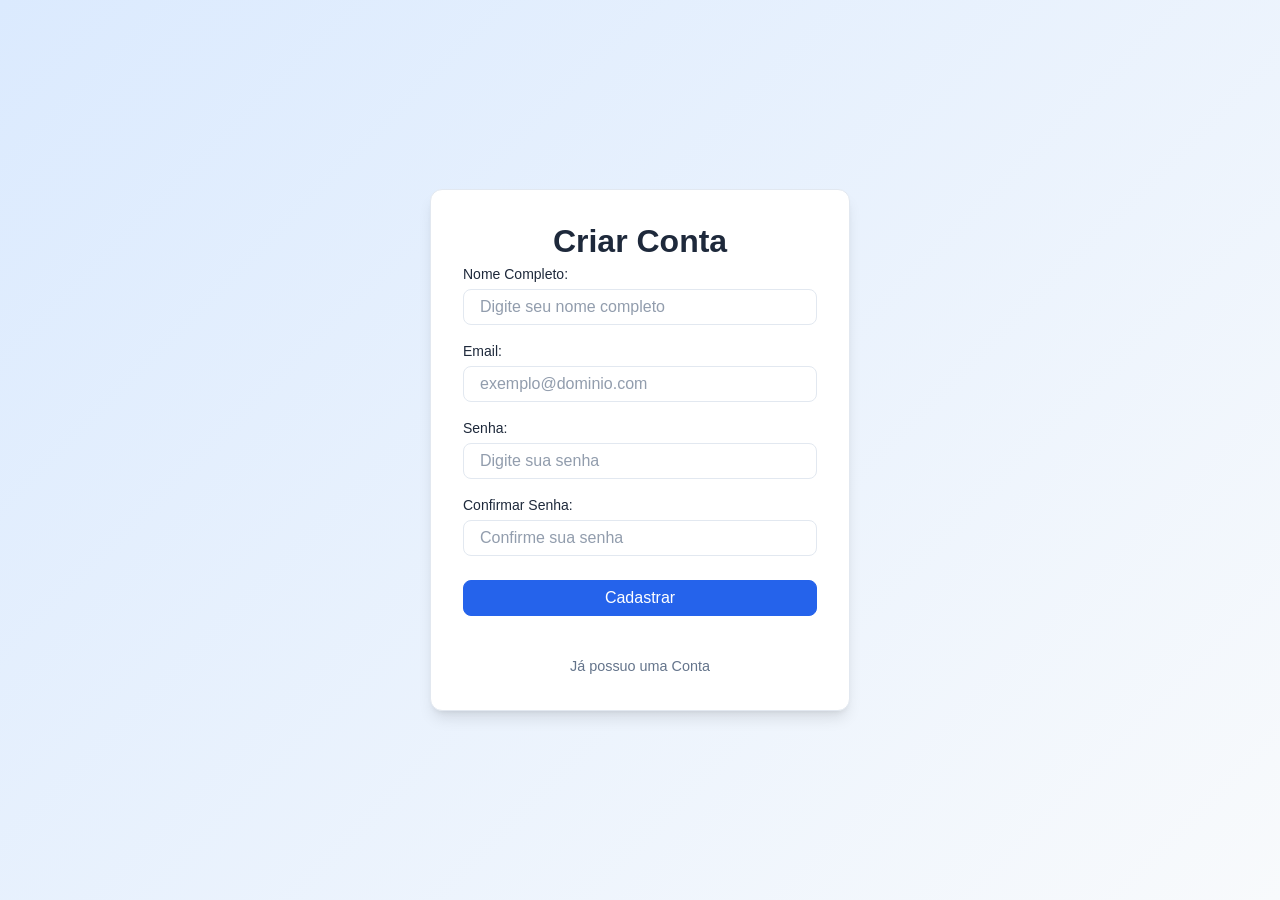
==== html/cadastro.html @ 2f31afa0 "1° Atualização" ====
<!DOCTYPE html>
<html lang="pt-BR">
<head>
    <meta charset="UTF-8">
    <meta name="viewport" content="width=device-width, initial-scale=1.0">
    <title>Criar Conta - Monitoramento de Temperatura</title>
    <link rel="stylesheet" href="../css/estilo.css">
    <link rel="stylesheet" href="../css/cadastro.css">
</head>
<body class="pagina-cadastro">
    <main class="container-cadastro">
        <div class="cartao-cadastro">
            <h1 class="titulo-cadastro">Criar Conta</h1>
            <form class="formulario-cadastro" id="formularioCadastro">
                <div class="grupo-campo">
                    <label for="nomeCompleto" class="rotulo-campo">Nome Completo:</label>
                    <input type="text" id="nomeCompleto" name="nomeCompleto" class="entrada-campo" placeholder="Digite seu nome completo" required>
                </div>
                <div class="grupo-campo">
                    <label for="email" class="rotulo-campo">Email:</label>
                    <input type="email" id="email" name="email" class="entrada-campo" placeholder="exemplo@dominio.com" required>
                </div>
                <div class="grupo-campo">
                    <label for="senhaCadastro" class="rotulo-campo">Senha:</label>
                    <input type="password" id="senhaCadastro" name="senha" class="entrada-campo" placeholder="Digite sua senha" required>
                </div>
                <div class="grupo-campo">
                    <label for="confirmarSenha" class="rotulo-campo">Confirmar Senha:</label>
                    <input type="password" id="confirmarSenha" name="confirmarSenha" class="entrada-campo" placeholder="Confirme sua senha" required>
                </div>
                <div class="acoes-formulario">
                    <button type="submit" class="botao-primario" id="botaoCadastrar">Cadastrar</button>
                </div>
                <div class="links-auxiliares">
                    <a href="../index.html" class="link-ja-possui-conta">Já possuo uma Conta</a>
                </div>
            </form>
        </div>
    </main>
    <script src="../js/cadastro.js"></script>
</body>
</html>
---- css/estilo.css ----
/* =========================================
   ESTILO GLOBAL - MONITORAMENTO DE TEMPERATURA
   ========================================= */

/* ----- RESET E CONFIGURAÇÕES BÁSICAS ----- */
* {
    margin: 0;
    padding: 0;
    box-sizing: border-box;
}

:root {
    /* Paleta de Cores */
    --cor-primaria: #2563eb;       /* Azul moderno */
    --cor-primaria-escura: #1e40af;
    --cor-primaria-clara: #dbeafe;
    --cor-secundaria: #f97316;     /* Laranja para destaques */
    --cor-sucesso: #10b981;
    --cor-erro: #ef4444;
    --cor-texto: #1e293b;
    --cor-texto-suave: #64748b;
    --cor-fundo: #f8fafc;
    --cor-branca: #ffffff;
    --cor-borda: #e2e8f0;

    /* Tipografia */
    --fonte-principal: 'Inter', -apple-system, BlinkMacSystemFont, 'Segoe UI', Roboto, Helvetica, Arial, sans-serif;

    /* Espaçamentos */
    --espaco-xs: 4px;
    --espaco-sm: 8px;
    --espaco-md: 16px;
    --espaco-lg: 24px;
    --espaco-xl: 32px;
    --espaco-2xl: 48px;

    /* Bordas e Sombras */
    --borda-arredondada: 12px;
    --borda-arredondada-media: 8px;
    --borda-arredondada-pequena: 4px;
    --sombra-suave: 0 4px 6px -1px rgb(0 0 0 / 0.1), 0 2px 4px -2px rgb(0 0 0 / 0.1);
    --sombra-media: 0 10px 15px -3px rgb(0 0 0 / 0.1), 0 4px 6px -4px rgb(0 0 0 / 0.1);
}

body {
    font-family: var(--fonte-principal);
    color: var(--cor-texto);
    background-color: var(--cor-fundo);
    line-height: 1.5;
    min-height: 100vh;
    display: flex;
    flex-direction: column;
}

/* ----- TIPOGRAFIA ----- */
h1, h2, h3, h4, h5, h6 {
    font-weight: 600;
    line-height: 1.2;
    margin-bottom: var(--espaco-md);
}

h1 {
    font-size: 2rem;
}

h2 {
    font-size: 1.5rem;
}

a {
    color: var(--cor-primaria);
    text-decoration: none;
    transition: color 0.2s ease;
}

a:hover {
    color: var(--cor-primaria-escura);
    text-decoration: underline;
}

/* ----- UTILITÁRIOS ----- */
.visivel {
    display: block !important;
}

.oculto {
    display: none !important;
}

.texto-centro {
    text-align: center;
}

.texto-erro {
    color: var(--cor-erro);
    font-size: 0.875rem;
    margin-top: var(--espaco-xs);
}

/* ----- LAYOUT BASE PARA PÁGINAS DE AUTENTICAÇÃO (LOGIN/CADASTRO/RECUPERAÇÃO) ----- */
.pagina-login,
.pagina-cadastro,
.pagina-recuperar-senha {
    display: flex;
    align-items: center;
    justify-content: center;
    min-height: 100vh;
    padding: var(--espaco-lg);
}

.container-login,
.container-cadastro,
.container-recuperar-senha {
    width: 100%;
    max-width: 420px;
}

.cartao-login,
.cartao-cadastro,
.cartao-recuperar-senha {
    background-color: var(--cor-branca);
    padding: var(--espaco-xl);
    border-radius: var(--borda-arredondada);
    box-shadow: var(--sombra-media);
    border: 1px solid var(--cor-borda);
}

.titulo-login,
.titulo-cadastro,
.titulo-recuperar-senha {
    text-align: center;
    margin-bottom: var(--espaco-xs);
    color: var(--cor-texto);
}

.subtitulo-login,
.subtitulo-recuperar-senha {
    text-align: center;
    color: var(--cor-texto-suave);
    margin-bottom: var(--espaco-lg);
    font-size: 0.95rem;
}

/* ----- FORMULÁRIOS (GERAL) ----- */
.formulario-login,
.formulario-cadastro,
.formulario-recuperar-senha {
    display: flex;
    flex-direction: column;
    gap: var(--espaco-md);
}

.grupo-campo {
    display: flex;
    flex-direction: column;
    gap: var(--espaco-xs);
}

.rotulo-campo {
    font-weight: 500;
    font-size: 0.875rem;
    color: var(--cor-texto);
}

.entrada-campo {
    padding: var(--espaco-sm) var(--espaco-md);
    border: 1px solid var(--cor-borda);
    border-radius: var(--borda-arredondada-media);
    font-family: inherit;
    font-size: 1rem;
    transition: border-color 0.2s ease, box-shadow 0.2s ease;
}

.entrada-campo:focus {
    outline: none;
    border-color: var(--cor-primaria);
    box-shadow: 0 0 0 3px var(--cor-primaria-clara);
}

.entrada-campo::placeholder {
    color: var(--cor-texto-suave);
    opacity: 0.7;
}

/* ----- BOTÕES ----- */
.botao-primario,
.botao-secundario {
    display: inline-block;
    padding: var(--espaco-sm) var(--espaco-lg);
    font-weight: 500;
    font-size: 1rem;
    border-radius: var(--borda-arredondada-media);
    border: none;
    cursor: pointer;
    transition: background-color 0.2s ease, transform 0.1s ease, box-shadow 0.2s ease;
    text-align: center;
    font-family: inherit;
}

.botao-primario {
    background-color: var(--cor-primaria);
    color: white;
    border: 1px solid var(--cor-primaria);
}

.botao-primario:hover {
    background-color: var(--cor-primaria-escura);
    text-decoration: none;
}

.botao-secundario {
    background-color: transparent;
    color: var(--cor-primaria);
    border: 1px solid var(--cor-primaria);
}

.botao-secundario:hover {
    background-color: var(--cor-primaria-clara);
    text-decoration: none;
}

.acoes-formulario {
    margin-top: var(--espaco-sm);
    display: flex;
    justify-content: center;
}

.acoes-formulario .botao-primario {
    width: 100%;
}

/* ----- LINKS AUXILIARES (LOGIN/CADASTRO) ----- */
.links-auxiliares {
    display: flex;
    justify-content: center;
    align-items: center;
    gap: var(--espaco-sm);
    margin-top: var(--espaco-lg);
    font-size: 0.9rem;
}

.link-esqueci-senha,
.link-cadastro,
.link-ja-possui-conta,
.link-voltar-login {
    color: var(--cor-texto-suave);
}

.link-esqueci-senha:hover,
.link-cadastro:hover,
.link-ja-possui-conta:hover,
.link-voltar-login:hover {
    color: var(--cor-primaria);
}

.separador {
    color: var(--cor-borda);
}

/* ----- CABEÇALHO DAS PÁGINAS INTERNAS (DASHBOARD/HISTÓRICO) ----- */
.estrutura-dashboard,
.estrutura-historico {
    min-height: 100vh;
    display: flex;
    flex-direction: column;
}

.cabecalho-dashboard,
.cabecalho-historico {
    background-color: var(--cor-branca);
    border-bottom: 1px solid var(--cor-borda);
    padding: var(--espaco-md) var(--espaco-xl);
    display: flex;
    align-items: center;
    justify-content: space-between;
    flex-wrap: wrap;
    box-shadow: var(--sombra-suave);
}

.logo {
    font-weight: 700;
    font-size: 1.5rem;
    color: var(--cor-primaria);
    letter-spacing: -0.5px;
}

/* ----- MENU DE NAVEGAÇÃO ----- */
.navegacao-principal .menu-navegacao {
    display: flex;
    list-style: none;
    gap: var(--espaco-lg);
}

.item-menu .link-menu {
    color: var(--cor-texto);
    font-weight: 500;
    padding: var(--espaco-xs) 0;
    border-bottom: 2px solid transparent;
    transition: color 0.2s, border-color 0.2s;
}

.item-menu .link-menu:hover {
    color: var(--cor-primaria);
    text-decoration: none;
}

.item-menu.ativo .link-menu {
    color: var(--cor-primaria);
    border-bottom-color: var(--cor-primaria);
}

.link-menu.sair {
    color: var(--cor-erro);
}

.link-menu.sair:hover {
    color: var(--cor-erro);
    border-bottom-color: var(--cor-erro);
}

/* ----- CONTEÚDO PRINCIPAL DASHBOARD/HISTÓRICO ----- */
.conteudo-dashboard,
.conteudo-historico {
    flex: 1;
    padding: var(--espaco-xl);
    max-width: 1400px;
    margin: 0 auto;
    width: 100%;
}

.titulo-pagina {
    margin-bottom: var(--espaco-lg);
    font-size: 1.8rem;
}

/* ----- CARTÕES (DASHBOARD/HISTÓRICO) ----- */
.cartao {
    background-color: var(--cor-branca);
    border-radius: var(--borda-arredondada);
    padding: var(--espaco-lg);
    box-shadow: var(--sombra-suave);
    border: 1px solid var(--cor-borda);
    margin-bottom: var(--espaco-lg);
}

.titulo-cartao {
    margin-bottom: var(--espaco-md);
    font-size: 1.2rem;
    color: var(--cor-texto);
}

/* ----- TABELA (HISTÓRICO) ----- */
.container-tabela {
    overflow-x: auto;
}

.tabela-historico {
    width: 100%;
    border-collapse: collapse;
    font-size: 0.9rem;
}

.tabela-historico th {
    text-align: left;
    padding: var(--espaco-md);
    background-color: var(--cor-fundo);
    font-weight: 600;
    border-bottom: 2px solid var(--cor-borda);
}

.tabela-historico td {
    padding: var(--espaco-md);
    border-bottom: 1px solid var(--cor-borda);
}

.tabela-historico tbody tr:hover {
    background-color: var(--cor-fundo);
}

.linha-placeholder td {
    text-align: center;
    color: var(--cor-texto-suave);
    padding: var(--espaco-xl);
}

/* ----- FILTROS (HISTÓRICO) ----- */
.cartao-filtros .formulario-filtros {
    display: flex;
    flex-wrap: wrap;
    align-items: flex-end;
    gap: var(--espaco-lg);
}

.grupo-filtro {
    display: flex;
    flex-direction: column;
    gap: var(--espaco-xs);
    min-width: 200px;
}

.acoes-filtro {
    display: flex;
    gap: var(--espaco-md);
}

/* ----- LINK VOLTAR (HISTÓRICO) ----- */
.link-voltar-dashboard {
    display: inline-block;
    margin-bottom: var(--espaco-lg);
    color: var(--cor-texto-suave);
    font-weight: 500;
}

.link-voltar-dashboard:hover {
    color: var(--cor-primaria);
}

/* ----- VALOR TEMPERATURA ATUAL (DASHBOARD) ----- */
.cartao-temperatura-atual {
    display: inline-block;
    min-width: 250px;
}

.valor-temperatura {
    font-size: 4rem;
    font-weight: 700;
    color: var(--cor-secundaria);
    line-height: 1;
}

/* ----- GRÁFICO (DASHBOARD) ----- */
.cartao-grafico {
    width: 100%;
}

.container-grafico {
    position: relative;
    height: 400px;
    width: 100%;
}

/* ----- AÇÕES DASHBOARD ----- */
.acoes-dashboard {
    margin-top: var(--espaco-lg);
}

/* ----- RESPONSIVIDADE ----- */
@media (max-width: 768px) {
    .cabecalho-dashboard,
    .cabecalho-historico {
        flex-direction: column;
        gap: var(--espaco-md);
    }

    .cartao-filtros .formulario-filtros {
        flex-direction: column;
        align-items: stretch;
    }

    .grupo-filtro {
        min-width: auto;
    }

    .valor-temperatura {
        font-size: 3rem;
    }
}
---- css/cadastro.css ----
/* Estilos específicos para a página de Cadastro (Criar Conta) */

.pagina-cadastro {
    background: linear-gradient(135deg, var(--cor-primaria-clara) 0%, var(--cor-fundo) 100%);
}

.cartao-cadastro {
    animation: aparecer 0.3s ease-out;
}

#botaoCadastrar {
    width: 100%;
}
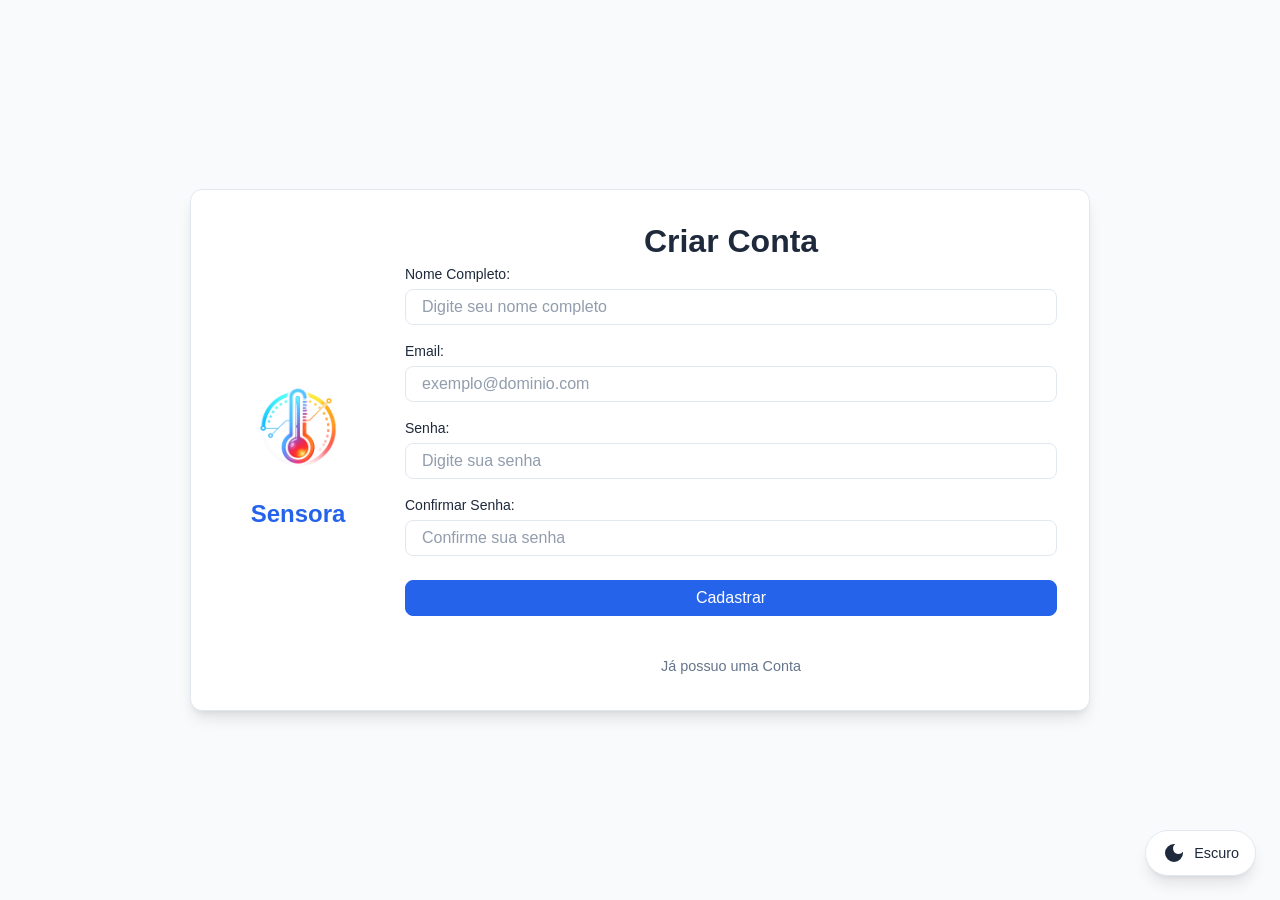
==== commit 4bba3893: "3° Atualização" ====
--- a/html/cadastro.html
+++ b/html/cadastro.html
@@ -1,42 +1,67 @@
 <!DOCTYPE html>
 <html lang="pt-BR">
+
 <head>
     <meta charset="UTF-8">
     <meta name="viewport" content="width=device-width, initial-scale=1.0">
-    <title>Criar Conta - Monitoramento de Temperatura</title>
+    <title>Criar Conta | Sensora</title>
+    <link rel="icon" type="image/png" href="../img/sensor-logo.png">
     <link rel="stylesheet" href="../css/estilo.css">
     <link rel="stylesheet" href="../css/cadastro.css">
 </head>
+
 <body class="pagina-cadastro">
     <main class="container-cadastro">
-        <div class="cartao-cadastro">
-            <h1 class="titulo-cadastro">Criar Conta</h1>
-            <form class="formulario-cadastro" id="formularioCadastro">
-                <div class="grupo-campo">
-                    <label for="nomeCompleto" class="rotulo-campo">Nome Completo:</label>
-                    <input type="text" id="nomeCompleto" name="nomeCompleto" class="entrada-campo" placeholder="Digite seu nome completo" required>
-                </div>
-                <div class="grupo-campo">
-                    <label for="email" class="rotulo-campo">Email:</label>
-                    <input type="email" id="email" name="email" class="entrada-campo" placeholder="exemplo@dominio.com" required>
-                </div>
-                <div class="grupo-campo">
-                    <label for="senhaCadastro" class="rotulo-campo">Senha:</label>
-                    <input type="password" id="senhaCadastro" name="senha" class="entrada-campo" placeholder="Digite sua senha" required>
-                </div>
-                <div class="grupo-campo">
-                    <label for="confirmarSenha" class="rotulo-campo">Confirmar Senha:</label>
-                    <input type="password" id="confirmarSenha" name="confirmarSenha" class="entrada-campo" placeholder="Confirme sua senha" required>
-                </div>
-                <div class="acoes-formulario">
-                    <button type="submit" class="botao-primario" id="botaoCadastrar">Cadastrar</button>
-                </div>
-                <div class="links-auxiliares">
-                    <a href="../index.html" class="link-ja-possui-conta">Já possuo uma Conta</a>
-                </div>
-            </form>
+        <div class="cartao-cadastro-wrapper">
+            <div class="logo-cadastro">
+                <img src="../img/sensor-logo.png" alt="Sensor Logo" class="imagem-logo-cadastro">
+                <span class="texto-logo-cadastro">Sensora</span>
+            </div>
+            <div class="cartao-cadastro">
+                <h1 class="titulo-cadastro">Criar Conta</h1>
+                <form class="formulario-cadastro" id="formularioCadastro">
+                    <div class="grupo-campo">
+                        <label for="nomeCompleto" class="rotulo-campo">Nome Completo:</label>
+                        <input type="text" id="nomeCompleto" name="nomeCompleto" class="entrada-campo"
+                            placeholder="Digite seu nome completo" required>
+                    </div>
+                    <div class="grupo-campo">
+                        <label for="email" class="rotulo-campo">Email:</label>
+                        <input type="email" id="email" name="email" class="entrada-campo"
+                            placeholder="exemplo@dominio.com" required>
+                    </div>
+                    <div class="grupo-campo">
+                        <label for="senhaCadastro" class="rotulo-campo">Senha:</label>
+                        <input type="password" id="senhaCadastro" name="senha" class="entrada-campo"
+                            placeholder="Digite sua senha" required>
+                    </div>
+                    <div class="grupo-campo">
+                        <label for="confirmarSenha" class="rotulo-campo">Confirmar Senha:</label>
+                        <input type="password" id="confirmarSenha" name="confirmarSenha" class="entrada-campo"
+                            placeholder="Confirme sua senha" required>
+                    </div>
+                    <div class="acoes-formulario">
+                        <button type="submit" class="botao-primario" id="botaoCadastrar">Cadastrar</button>
+                    </div>
+                    <div class="links-auxiliares">
+                        <a href="../index.html" class="link-ja-possui-conta">Já possuo uma Conta</a>
+                    </div>
+                </form>
+            </div>
         </div>
     </main>
+
+    <script src="../js/dark-mode.js"></script>
     <script src="../js/cadastro.js"></script>
+
+    <!-- Botão Dark Mode -->
+    <button class="botao-dark-mode" id="botaoDarkMode" aria-label="Alternar modo escuro">
+        <svg xmlns="http://www.w3.org/2000/svg" viewBox="0 0 24 24" fill="currentColor" width="24" height="24">
+            <path
+                d="M12 3a9 9 0 1 0 9 9c0-.46-.04-.92-.1-1.36a5.389 5.389 0 0 1-4.4 2.26 5.403 5.403 0 0 1-3.14-9.8c-.44-.06-.9-.1-1.36-.1z" />
+        </svg>
+        <span class="texto-dark-mode">Escuro</span>
+    </button>
 </body>
+
 </html>
--- a/css/estilo.css
+++ b/css/estilo.css
@@ -11,10 +11,10 @@
 
 :root {
     /* Paleta de Cores */
-    --cor-primaria: #2563eb;       /* Azul moderno */
+    --cor-primaria: #2563eb;
     --cor-primaria-escura: #1e40af;
     --cor-primaria-clara: #dbeafe;
-    --cor-secundaria: #f97316;     /* Laranja para destaques */
+    --cor-secundaria: #f97316;
     --cor-sucesso: #10b981;
     --cor-erro: #ef4444;
     --cor-texto: #1e293b;
@@ -53,7 +53,12 @@
 }
 
 /* ----- TIPOGRAFIA ----- */
-h1, h2, h3, h4, h5, h6 {
+h1,
+h2,
+h3,
+h4,
+h5,
+h6 {
     font-weight: 600;
     line-height: 1.2;
     margin-bottom: var(--espaco-md);
@@ -106,23 +111,70 @@
     justify-content: center;
     min-height: 100vh;
     padding: var(--espaco-lg);
+    background-color: var(--cor-fundo);
+    /* fundo sólido, sem gradiente */
 }
 
 .container-login,
 .container-cadastro,
 .container-recuperar-senha {
     width: 100%;
-    max-width: 420px;
-}
-
-.cartao-login,
-.cartao-cadastro,
-.cartao-recuperar-senha {
+    max-width: 900px;
+}
+
+/* Wrapper para logo + formulário nas páginas de autenticação */
+.cartao-login-wrapper,
+.cartao-cadastro-wrapper,
+.cartao-recuperar-senha-wrapper {
+    display: flex;
+    align-items: center;
+    justify-content: center;
+    gap: var(--espaco-xl);
     background-color: var(--cor-branca);
     padding: var(--espaco-xl);
     border-radius: var(--borda-arredondada);
     box-shadow: var(--sombra-media);
     border: 1px solid var(--cor-borda);
+    flex-wrap: wrap;
+}
+
+/* Logo ao lado do formulário */
+.logo-login,
+.logo-cadastro,
+.logo-recuperar-senha {
+    display: flex;
+    flex-direction: column;
+    align-items: center;
+    text-align: center;
+    min-width: 150px;
+}
+
+.imagem-logo-login,
+.imagem-logo-cadastro,
+.imagem-logo-recuperar-senha {
+    width: 120px;
+    height: auto;
+    margin-bottom: var(--espaco-sm);
+}
+
+.texto-logo-login,
+.texto-logo-cadastro,
+.texto-logo-recuperar-senha {
+    font-weight: 700;
+    font-size: 1.5rem;
+    color: var(--cor-primaria);
+}
+
+/* Cartões de formulário mantêm tamanho fixo */
+.cartao-login,
+.cartao-cadastro,
+.cartao-recuperar-senha {
+    flex: 1;
+    min-width: 320px;
+    padding: 0;
+    background: none;
+    box-shadow: none;
+    border: none;
 }
 
 .titulo-login,
@@ -258,13 +310,6 @@
 }
 
 /* ----- CABEÇALHO DAS PÁGINAS INTERNAS (DASHBOARD/HISTÓRICO) ----- */
-.estrutura-dashboard,
-.estrutura-historico {
-    min-height: 100vh;
-    display: flex;
-    flex-direction: column;
-}
-
 .cabecalho-dashboard,
 .cabecalho-historico {
     background-color: var(--cor-branca);
@@ -275,25 +320,45 @@
     justify-content: space-between;
     flex-wrap: wrap;
     box-shadow: var(--sombra-suave);
-}
-
+    min-height: 90px;
+}
+
+/* Container da logo (imagem + texto) */
+.container-logo {
+    display: flex;
+    align-items: center;
+    gap: var(--espaco-md);
+}
+
+.imagem-logo {
+    height: 52px;
+    width: auto;
+    object-fit: contain;
+}
+
+.texto-logo {
+    font-weight: 700;
+    font-size: 2rem;
+    color: var(--cor-primaria);
+    letter-spacing: -0.5px;
+}
+
+/* Remove estilo antigo de .logo se existir */
 .logo {
-    font-weight: 700;
-    font-size: 1.5rem;
-    color: var(--cor-primaria);
-    letter-spacing: -0.5px;
+    display: none;
 }
 
 /* ----- MENU DE NAVEGAÇÃO ----- */
 .navegacao-principal .menu-navegacao {
     display: flex;
     list-style: none;
-    gap: var(--espaco-lg);
+    gap: var(--espaco-xl);
 }
 
 .item-menu .link-menu {
     color: var(--cor-texto);
     font-weight: 500;
+    font-size: 1.25rem;
     padding: var(--espaco-xs) 0;
     border-bottom: 2px solid transparent;
     transition: color 0.2s, border-color 0.2s;
@@ -444,12 +509,192 @@
     margin-top: var(--espaco-lg);
 }
 
+/* ----- FOOTER SIMPLES ----- */
+.rodape {
+    display: flex;
+    flex-direction: column;
+    align-items: center;
+    gap: var(--espaco-sm);
+    background-color: var(--cor-branca);
+    border-top: 1px solid var(--cor-borda);
+    padding: var(--espaco-md) var(--espaco-xl);
+    text-align: center;
+    color: var(--cor-texto-suave);
+    font-size: 0.9rem;
+    margin-top: auto;
+}
+
+.rodape p {
+    display: flex;
+    flex-wrap: wrap;
+    justify-content: center;
+    align-items: center;
+    gap: 9px;
+    margin: 0;
+}
+
+.rodape .separador {
+    color: var(--cor-borda);
+    user-select: none;
+}
+
+.redes-sociais {
+    display: flex;
+    flex-wrap: wrap;
+    align-items: center;
+    gap: 9px;
+}
+
+.redes-sociais a {
+    color: var(--cor-texto-suave);
+    text-decoration: none;
+    transition: color 0.2s;
+    font-weight: 500;
+}
+
+.redes-sociais a:hover {
+    color: var(--cor-primaria);
+}
+
+/* ===== BOTÃO DARK MODE FIXO ===== */
+.botao-dark-mode {
+    position: fixed;
+    bottom: 24px;
+    right: 24px;
+    z-index: 1000;
+    display: flex;
+    align-items: center;
+    gap: 8px;
+    padding: 10px 16px;
+    background-color: var(--cor-branca);
+    color: var(--cor-texto);
+    border: 1px solid var(--cor-borda);
+    border-radius: 40px;
+    box-shadow: var(--sombra-media);
+    cursor: pointer;
+    font-family: inherit;
+    font-size: 0.9rem;
+    font-weight: 500;
+    transition: background-color 0.2s, color 0.2s, border-color 0.2s;
+}
+
+.botao-dark-mode:hover {
+    background-color: var(--cor-fundo);
+    border-color: var(--cor-texto-suave);
+}
+
+.botao-dark-mode svg {
+    fill: currentColor;
+}
+
+/* Ajuste para quando o footer existir: sobe um pouco mais */
+.pagina-dashboard .botao-dark-mode,
+.pagina-historico .botao-dark-mode {
+    bottom: 90px;
+}
+
+/* ===== MODO ESCURO ===== */
+body.modo-escuro {
+    --cor-branca: #1e1e1e;
+    --cor-fundo: #121212;
+    --cor-texto: #e0e0e0;
+    --cor-texto-suave: #a0a0a0;
+    --cor-borda: #333333;
+}
+
+/* Ajustes específicos para elementos que usam fundo branco */
+body.modo-escuro .cartao,
+body.modo-escuro .cartao-login,
+body.modo-escuro .cartao-cadastro,
+body.modo-escuro .cartao-recuperar-senha,
+body.modo-escuro .cabecalho-dashboard,
+body.modo-escuro .cabecalho-historico,
+body.modo-escuro .rodape {
+    background-color: #1e1e1e;
+    border-color: #333;
+}
+
+/* Cartões de leitura no dashboard - fundo sólido no modo escuro */
+body.modo-escuro .cartao-temperatura-atual,
+body.modo-escuro .cartao-umidade-atual {
+    background-color: #1e1e1e;
+    border-left-width: 6px;
+    border-left-style: solid;
+}
+
+body.modo-escuro .cartao-temperatura-atual {
+    border-left-color: var(--cor-secundaria);
+}
+
+body.modo-escuro .cartao-umidade-atual {
+    border-left-color: #0ea5e9;
+}
+
+/* Tabela no histórico */
+body.modo-escuro .tabela-historico th {
+    background-color: #2a2a2a;
+}
+
+body.modo-escuro .tabela-historico tbody tr:hover {
+    background-color: #2a2a2a;
+}
+
+body.modo-escuro .tabela-historico tbody tr:nth-child(even) {
+    background-color: #1a1a1a;
+}
+
+/* Inputs e botões mantêm legibilidade */
+body.modo-escuro .entrada-campo {
+    background-color: #2a2a2a;
+    color: var(--cor-texto);
+    border-color: #444;
+}
+
+body.modo-escuro .entrada-campo:focus {
+    border-color: var(--cor-primaria);
+    box-shadow: 0 0 0 3px rgba(37, 99, 235, 0.3);
+}
+
+/* Botão dark mode no modo escuro */
+body.modo-escuro .botao-dark-mode {
+    background-color: #2a2a2a;
+    color: #e0e0e0;
+    border-color: #444;
+}
+
+body.modo-escuro .botao-dark-mode:hover {
+    background-color: #3a3a3a;
+}
+
 /* ----- RESPONSIVIDADE ----- */
 @media (max-width: 768px) {
+
+    .cartao-login-wrapper,
+    .cartao-cadastro-wrapper,
+    .cartao-recuperar-senha-wrapper {
+        flex-direction: column;
+        padding: var(--espaco-lg);
+    }
+
     .cabecalho-dashboard,
     .cabecalho-historico {
         flex-direction: column;
         gap: var(--espaco-md);
+        align-items: flex-start;
+    }
+
+    .container-logo {
+        width: 100%;
+        justify-content: center;
+    }
+
+    .navegacao-principal .menu-navegacao {
+        width: 100%;
+        justify-content: space-around;
+    }
+
+    .texto-logo {
+        font-size: 1.6rem;
     }
 
     .cartao-filtros .formulario-filtros {
--- a/css/cadastro.css
+++ b/css/cadastro.css
@@ -1,7 +1,8 @@
 /* Estilos específicos para a página de Cadastro (Criar Conta) */
 
 .pagina-cadastro {
-    background: linear-gradient(135deg, var(--cor-primaria-clara) 0%, var(--cor-fundo) 100%);
+    /* Fundo sólido, sem gradiente */
+    background-color: var(--cor-fundo);
 }
 
 .cartao-cadastro {
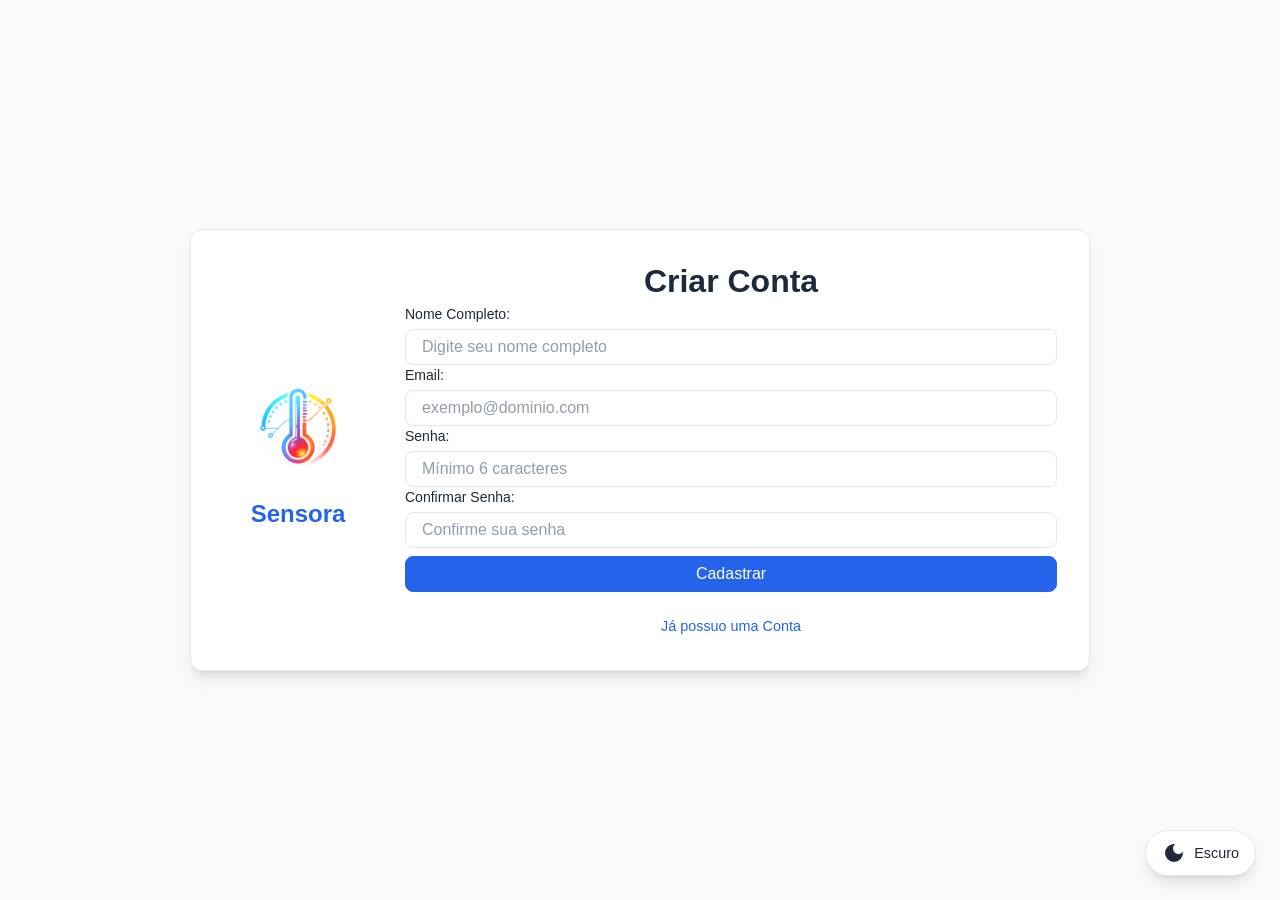
==== commit dfec8958: "Novos Arquivos | Últimas Atualizações" ====
--- a/html/cadastro.html
+++ b/html/cadastro.html
@@ -1,67 +1,87 @@
 <!DOCTYPE html>
 <html lang="pt-BR">
-
 <head>
     <meta charset="UTF-8">
     <meta name="viewport" content="width=device-width, initial-scale=1.0">
     <title>Criar Conta | Sensora</title>
+
+    <!-- Favicon -->
     <link rel="icon" type="image/png" href="../img/sensor-logo.png">
+
+    <!-- Folhas de estilo -->
     <link rel="stylesheet" href="../css/estilo.css">
     <link rel="stylesheet" href="../css/cadastro.css">
 </head>
-
 <body class="pagina-cadastro">
+    <!-- CONTAINER PRINCIPAL -->
     <main class="container-cadastro">
         <div class="cartao-cadastro-wrapper">
+            <!-- Logo e nome do sistema -->
             <div class="logo-cadastro">
                 <img src="../img/sensor-logo.png" alt="Sensor Logo" class="imagem-logo-cadastro">
                 <span class="texto-logo-cadastro">Sensora</span>
             </div>
+
+            <!-- Formulário de cadastro -->
             <div class="cartao-cadastro">
                 <h1 class="titulo-cadastro">Criar Conta</h1>
-                <form class="formulario-cadastro" id="formularioCadastro">
+
+                <form id="formularioCadastro">
+                    <!-- Nome completo -->
                     <div class="grupo-campo">
                         <label for="nomeCompleto" class="rotulo-campo">Nome Completo:</label>
-                        <input type="text" id="nomeCompleto" name="nomeCompleto" class="entrada-campo"
-                            placeholder="Digite seu nome completo" required>
+                        <input type="text" id="nomeCompleto" class="entrada-campo" 
+                               placeholder="Digite seu nome completo" required>
                     </div>
+
+                    <!-- E-mail -->
                     <div class="grupo-campo">
                         <label for="email" class="rotulo-campo">Email:</label>
-                        <input type="email" id="email" name="email" class="entrada-campo"
-                            placeholder="exemplo@dominio.com" required>
+                        <input type="email" id="email" class="entrada-campo" 
+                               placeholder="exemplo@dominio.com" required>
                     </div>
+
+                    <!-- Senha -->
                     <div class="grupo-campo">
-                        <label for="senhaCadastro" class="rotulo-campo">Senha:</label>
-                        <input type="password" id="senhaCadastro" name="senha" class="entrada-campo"
-                            placeholder="Digite sua senha" required>
+                        <label for="senha" class="rotulo-campo">Senha:</label>
+                        <input type="password" id="senha" class="entrada-campo" 
+                               placeholder="Mínimo 6 caracteres" required>
                     </div>
+
+                    <!-- Confirmação de senha -->
                     <div class="grupo-campo">
                         <label for="confirmarSenha" class="rotulo-campo">Confirmar Senha:</label>
-                        <input type="password" id="confirmarSenha" name="confirmarSenha" class="entrada-campo"
-                            placeholder="Confirme sua senha" required>
+                        <input type="password" id="confirmarSenha" class="entrada-campo" 
+                               placeholder="Confirme sua senha" required>
                     </div>
+
+                    <!-- Botão de envio -->
                     <div class="acoes-formulario">
                         <button type="submit" class="botao-primario" id="botaoCadastrar">Cadastrar</button>
                     </div>
+
+                    <!-- Área para mensagens de feedback -->
+                    <div id="mensagem" style="margin-top: 15px; text-align: center;"></div>
+
+                    <!-- Link para login -->
                     <div class="links-auxiliares">
-                        <a href="../index.html" class="link-ja-possui-conta">Já possuo uma Conta</a>
+                        <a href="../index.html">Já possuo uma Conta</a>
                     </div>
                 </form>
             </div>
         </div>
     </main>
 
+    <!-- Scripts -->
     <script src="../js/dark-mode.js"></script>
     <script src="../js/cadastro.js"></script>
 
-    <!-- Botão Dark Mode -->
+    <!-- Botão flutuante de Dark Mode -->
     <button class="botao-dark-mode" id="botaoDarkMode" aria-label="Alternar modo escuro">
         <svg xmlns="http://www.w3.org/2000/svg" viewBox="0 0 24 24" fill="currentColor" width="24" height="24">
-            <path
-                d="M12 3a9 9 0 1 0 9 9c0-.46-.04-.92-.1-1.36a5.389 5.389 0 0 1-4.4 2.26 5.403 5.403 0 0 1-3.14-9.8c-.44-.06-.9-.1-1.36-.1z" />
+            <path d="M12 3a9 9 0 1 0 9 9c0-.46-.04-.92-.1-1.36a5.389 5.389 0 0 1-4.4 2.26 5.403 5.403 0 0 1-3.14-9.8c-.44-.06-.9-.1-1.36-.1z"/>
         </svg>
-        <span class="texto-dark-mode">Escuro</span>
+        <span>Escuro</span>
     </button>
 </body>
-
 </html>
--- a/css/estilo.css
+++ b/css/estilo.css
@@ -102,6 +102,22 @@
     margin-top: var(--espaco-xs);
 }
 
+/* ----- CLASSES DE FEEDBACK (compatíveis com modo escuro) ----- */
+.mensagem-feedback {
+    margin-top: 15px;
+    text-align: center;
+    font-weight: 500;
+    min-height: 24px; /* evita que o layout "pule" */
+}
+
+.texto-info {
+    color: var(--cor-primaria);       /* Azul primário */
+}
+
+.texto-sucesso {
+    color: var(--cor-sucesso);        /* Verde sucesso */
+}
+
 /* ----- LAYOUT BASE PARA PÁGINAS DE AUTENTICAÇÃO (LOGIN/CADASTRO/RECUPERAÇÃO) ----- */
 .pagina-login,
 .pagina-cadastro,
@@ -111,8 +127,7 @@
     justify-content: center;
     min-height: 100vh;
     padding: var(--espaco-lg);
-    background-color: var(--cor-fundo);
-    /* fundo sólido, sem gradiente */
+    background-color: var(--cor-fundo); /* fundo sólido, sem gradiente */
 }
 
 .container-login,
@@ -666,9 +681,21 @@
     background-color: #3a3a3a;
 }
 
+/* Ajuste de cores de feedback no modo escuro */
+body.modo-escuro .texto-info {
+    color: #60a5fa;
+}
+
+body.modo-escuro .texto-sucesso {
+    color: #34d399;
+}
+
+body.modo-escuro .texto-erro {
+    color: #f87171;
+}
+
 /* ----- RESPONSIVIDADE ----- */
 @media (max-width: 768px) {
-
     .cartao-login-wrapper,
     .cartao-cadastro-wrapper,
     .cartao-recuperar-senha-wrapper {
